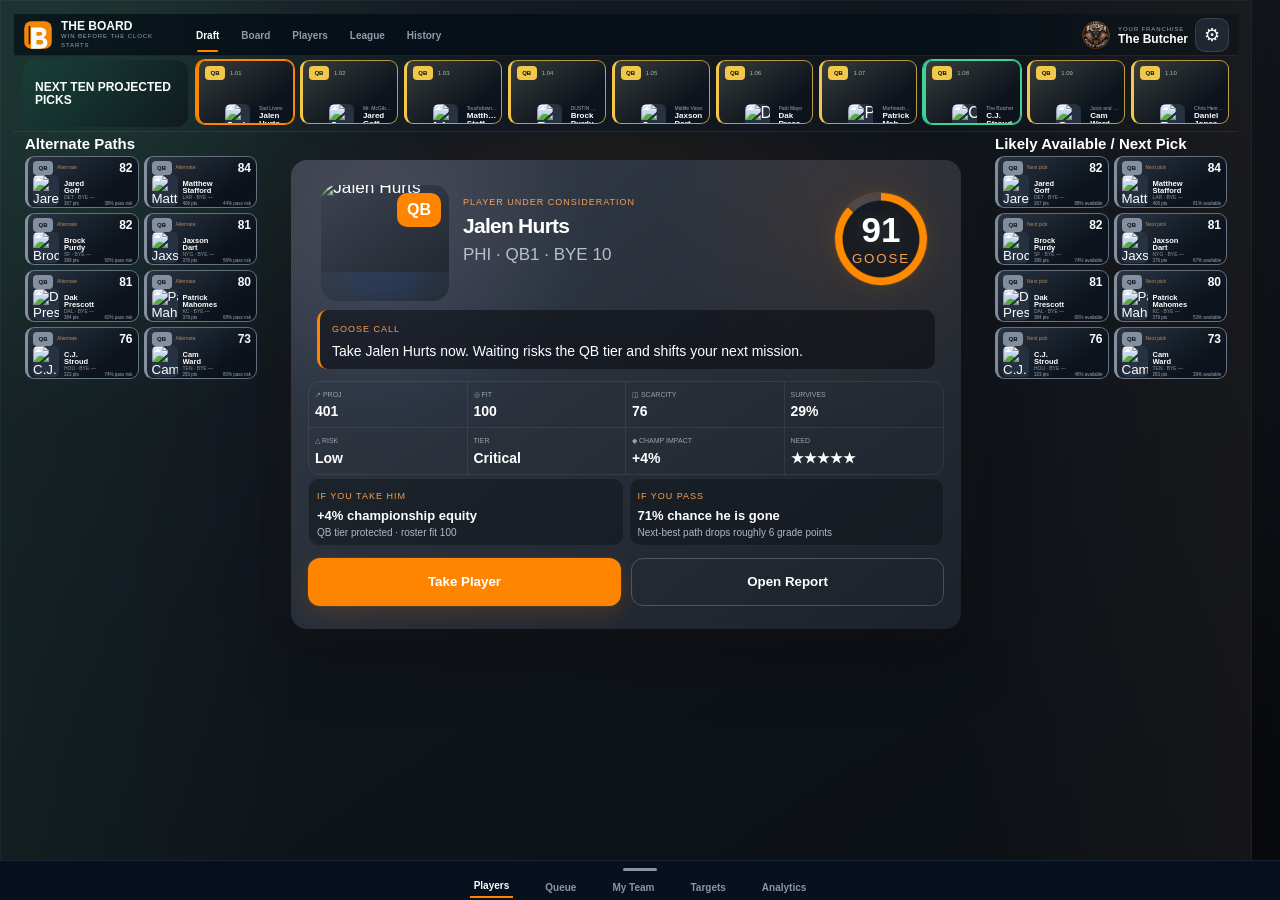
==== index.html @ 1d6e436f "Activate Foundation Controls release" ====
<!doctype html>
<html lang="en">
<head>
<meta charset="utf-8">
<meta name="viewport" content="width=device-width,initial-scale=1,viewport-fit=cover">
<meta name="theme-color" content="#0d0f10">
<title>THE BOARD</title>
<link rel="stylesheet" href="styles.css">
</head>
<body>
<header class="topbar">
  <img class="logo platform-logo" src="board-logo.svg" alt="THE BOARD platform logo">
  <div class="brand"><h1>THE BOARD</h1><p>WIN BEFORE THE CLOCK STARTS. <span id="versionLabel"></span></p></div>
  <button id="settingsBtn" class="icon-btn" aria-label="Draft settings">⚙</button>
</header>
<nav class="tabs" aria-label="Main navigation">
  <button class="tab active" data-view="warroom">Front Office</button>
  <button class="tab" data-view="board">Board</button>
  <button class="tab" data-view="database">Players</button>
  <button class="tab" data-view="league">League</button>
  <button class="tab" data-view="history">History</button>
</nav>
<main>
<section id="warroom" class="view active"><div id="frontOfficeRoot"></div></section>
<section id="board" class="view"><div class="panel"><div class="panel-head"><div><span class="eyebrow">DRAFT EXECUTION</span><h2>The Board</h2></div><span id="availableCount" class="pill"></span></div><div class="filters"><input id="boardSearch" type="search" placeholder="Search player or team"><select id="boardPos"><option value="ALL">All positions</option><option>QB</option><option>RB</option><option>WR</option><option>TE</option><option>K</option><option>DEF</option></select></div><div id="boardTable" class="player-list"></div></div></section>
<section id="database" class="view">
  <div class="scouting-hero"><div><span class="eyebrow">SCOUTING DEPARTMENT</span><h2>Build your player board.</h2><p>One tap tells Goose how you see a player. The AI handles timing, urgency and alternatives.</p></div><span id="databaseCount" class="pill"></span></div>
  <div class="scouting-toolbar"><input id="databaseSearch" type="search" placeholder="Search players, teams, owners or notes"><select id="databasePos" aria-label="Position"><option value="ALL">All positions</option><option>QB</option><option>RB</option><option>WR</option><option>TE</option><option>K</option><option>DEF</option></select><select id="databaseStatus" aria-label="League status"><option value="ALL">All statuses</option><option value="available">Available</option><option value="keeper">Keepers</option><option value="drafted">Drafted</option></select><select id="databaseScout" aria-label="Scouting signal"><option value="ALL">All signals</option><option value="must_have">Targets</option><option value="watch">Watch</option><option value="value_only">Value only</option><option value="fade">Fades</option><option value="untagged">Untagged</option></select><select id="databaseSort" aria-label="Sort players"><option value="BOARD">Board order</option><option value="PROJ">Projected points</option><option value="ADP">ADP</option><option value="POS">Position rank</option></select></div>
  <div class="scouting-legend"><span><b>★</b> Target</span><span><b>◉</b> Watch</span><span><b>$</b> Value</span><span><b>—</b> Fade</span><small>Tap again to clear.</small></div><div id="databaseList" class="database-list scouting-list"></div>
</section>
<section id="league" class="view"><div class="panel"><div class="panel-head"><div><span class="eyebrow">LEAGUE ROOM</span><h2>All Rosters</h2></div></div><div id="rosters" class="team-grid"></div></div></section>
<section id="history" class="view"><div class="panel"><div class="panel-head"><div><span class="eyebrow">DRAFT LOG</span><h2>Pick History</h2></div><button id="undoBtn" class="btn secondary">Undo Last</button></div><div id="draftHistory"></div></div></section>
</main>
<div id="confirmModal" class="modal" hidden><div class="modal-card confirm-card"><span class="eyebrow">CONFIRM PICK</span><h2 id="confirmPlayer">—</h2><p id="confirmMeta" class="muted"></p><p class="confirm-copy">Draft this player for <strong id="confirmTeam">—</strong>?</p><div class="modal-actions"><button id="cancelDraft" class="btn secondary">Cancel</button><button id="confirmDraft" class="btn primary">Confirm Draft</button></div></div></div>
<div id="playerModal" class="modal" hidden><div class="modal-card player-modal-card"><button id="closePlayer" class="modal-close" aria-label="Close player details">×</button><div id="playerModalContent"></div></div></div>
<div id="compareModal" class="modal" hidden><div class="modal-card compare-modal-card"><button id="closeCompare" class="modal-close" aria-label="Close comparison">×</button><div id="compareModalContent"></div></div></div>
<div id="compareTray" class="compare-tray" hidden></div>
<div id="settingsModal" class="modal" hidden><div class="modal-card settings-card"><button id="closeSettings" class="modal-close" aria-label="Close settings">×</button><span class="eyebrow">FOOTBALL OPERATIONS</span><h2>Front Office Profile</h2><p class="settings-note">These inputs power Goose. The Front Office shows the decisions—not the setup.</p><div class="settings-section"><h3>League Setup</h3><div class="settings-grid two"><label>League name<input id="leagueNameInput" type="text"></label><label>Your team<input id="teamNameInput" type="text"></label></div><div class="settings-grid three"><label>Teams<input id="teamCountInput" type="number" min="4" max="20"></label><label>Your draft slot<select id="slotSelect"></select></label><label>Owner skill<select id="ownerSkillInput"><option>Beginner</option><option>Intermediate</option><option>Advanced</option><option>Expert</option></select></label></div><div class="settings-grid three"><label>Keepers per team<input id="keeperCountInput" type="number" min="0" max="15"></label><label>Total roster spots<input id="rosterSizeInput" type="number" min="8" max="30"></label><label>Starters<input id="starterCountInput" type="number" min="5" max="20"></label></div><label>Draft order <small>One team per line, in exact selection order</small><textarea id="teamNamesInput" rows="5"></textarea></label></div><div class="settings-section"><h3>Roster Construction</h3><p class="settings-note">Targets guide roster balance. QB is capped at 3; all other bench spots remain flexible within the total roster size.</p><div class="settings-grid roster-fields"><label>QB<input id="targetQB" type="number" min="0" max="6"></label><label>RB<input id="targetRB" type="number" min="0" max="10"></label><label>WR<input id="targetWR" type="number" min="0" max="10"></label><label>TE<input id="targetTE" type="number" min="0" max="5"></label><label>K<input id="targetK" type="number" min="0" max="3"></label><label>DEF<input id="targetDEF" type="number" min="0" max="3"></label><label>Bench<input id="benchInput" type="number" min="0" max="20"></label></div></div><div class="settings-section"><h3>Front Office Philosophy</h3><label>Primary objective<textarea id="primaryObjectiveInput" rows="2"></textarea></label><label>Secondary objectives<textarea id="secondaryObjectivesInput" rows="2"></textarea></label><label>Avoid / downgrade<textarea id="avoidInput" rows="2"></textarea></label><label>Late targets<textarea id="lateTargetsInput" rows="2"></textarea></label><label>Emergency plan<textarea id="emergencyPlanInput" rows="2"></textarea></label></div><div class="modal-actions sticky-actions"><button id="saveSettings" class="btn primary">Save Profile</button></div><button id="resetBtn" class="danger-link">Reset Draft</button></div></div>
<div id="toast" class="toast" aria-live="polite"></div>
<script src="data.js"></script>
<script src="app.js"></script>
<script src="scouting-switch-fix.js"></script>
<script src="scouting-hotfix.js"></script>
<script src="league-command-center.js?v=20.3.0"></script>
</body>
</html>
---- styles.css ----
:root{--bg:#080a0b;--panel:#121517;--panel2:#191d20;--panel3:#202529;--line:#2d3438;--line2:#434b50;--text:#f5f6f3;--muted:#9da5aa;--orange:#ff8200;--orange2:#ffb45a;--green:#65dc98;--red:#ff6666;--shadow:0 18px 50px rgba(0,0,0,.38);--glow:0 0 0 1px rgba(255,121,0,.18),0 24px 70px rgba(0,0,0,.44)}
*{box-sizing:border-box}html{background:var(--bg)}body{margin:0;color:var(--text);font-family:Inter,ui-sans-serif,-apple-system,BlinkMacSystemFont,"Segoe UI",sans-serif;background:linear-gradient(180deg,#080a0b 0%,#0d1012 52%,#080a0b 100%);min-height:100vh}.topbar{position:sticky;top:0;z-index:30;display:flex;align-items:center;gap:14px;padding:12px max(14px,calc((100vw - 1180px)/2));background:rgba(8,10,11,.88);backdrop-filter:blur(18px);border-bottom:1px solid rgba(255,255,255,.06)}.logo{width:72px;height:72px;object-fit:contain;filter:drop-shadow(0 8px 18px rgba(0,0,0,.5))}.brand{min-width:0}.brand h1{margin:0;font-size:31px;line-height:.95;letter-spacing:.04em;font-weight:950}.brand p{margin:7px 0 0;color:var(--muted);font-size:10px;letter-spacing:.14em;font-weight:900}.data-status{margin-left:auto;border:1px solid var(--line2);color:var(--muted);padding:7px 10px;border-radius:999px;font-size:9px;letter-spacing:.12em;font-weight:900;white-space:nowrap}.data-status.live{color:var(--green);border-color:rgba(101,220,152,.4);background:rgba(101,220,152,.08)}.icon-btn{border:1px solid var(--line);background:var(--panel2);color:var(--text);width:42px;height:42px;border-radius:13px;font-size:18px}.tabs{position:sticky;top:97px;z-index:25;display:flex;gap:5px;padding:8px max(14px,calc((100vw - 1180px)/2));overflow:auto;background:rgba(8,10,11,.92);backdrop-filter:blur(16px);border-bottom:1px solid rgba(255,255,255,.06)}.tab{border:0;background:transparent;color:var(--muted);padding:10px 15px;border-radius:10px;font-size:12px;font-weight:900;white-space:nowrap}.tab.active{background:var(--orange);color:#111;box-shadow:0 8px 24px rgba(255,121,0,.22)}main{width:min(1180px,100%);margin:auto;padding:16px}.view{display:none}.view.active{display:block}.panel{background:#121517;border:1px solid var(--line);border-radius:22px;padding:18px;margin-bottom:14px;box-shadow:var(--shadow);overflow:hidden}.clock{position:relative;display:flex;justify-content:space-between;align-items:center;border-color:rgba(255,130,0,.62);background:#171b1e;box-shadow:var(--glow)}.clock:after{content:'';position:absolute;left:0;top:0;bottom:0;width:7px;background:var(--orange);pointer-events:none}.clock h2{margin:6px 0 0;font-size:29px}.clock p{margin:5px 0 0;color:var(--muted)}.pick-badge{position:relative;display:grid;place-items:center;width:76px;height:76px;border-radius:21px;background:var(--orange);color:#111;font-size:34px;font-weight:950;box-shadow:0 14px 38px rgba(255,121,0,.25)}.eyebrow{font-size:10px;letter-spacing:.17em;color:var(--orange2);font-weight:950}.panel-head{display:flex;align-items:center;justify-content:space-between;gap:12px;margin-bottom:14px}.panel-head h2,.panel-head h3{margin:3px 0 0}.recommendation{border-color:#543314;box-shadow:var(--glow)}.recommend-hero{display:grid;grid-template-columns:132px 1fr;gap:20px;align-items:center;padding:8px 0 3px;cursor:pointer}.recommend-photo-wrap{position:relative}.recommend-copy h2{margin:4px 0 5px;font-size:38px;letter-spacing:-.035em}.recommend-copy p{margin:0;color:var(--muted);font-weight:700}.recommend-kicker{font-size:10px;letter-spacing:.15em;color:var(--orange2);font-weight:950}.strength-line{display:grid;grid-template-columns:auto 1fr;align-items:center;gap:5px 12px;margin-top:15px}.strength-line span{color:var(--muted);font-size:9px;font-weight:900;letter-spacing:.12em}.strength-line strong{font-size:16px;color:var(--orange2)}.strength-line small{grid-column:1/-1;color:#cdd2d5}.player-photo{position:relative;display:grid;place-items:center;width:58px;height:58px;overflow:hidden;border-radius:16px;background:linear-gradient(145deg,#31383c,#16191b);border:1px solid #485156;color:var(--orange2);font-weight:950}.player-photo img{position:absolute;inset:0;width:100%;height:100%;object-fit:cover;z-index:2}.player-photo span{z-index:1}.player-photo.small{width:42px;height:42px;border-radius:12px}.hero-photo{width:128px;height:128px;border-radius:27px;background:radial-gradient(circle at 50% 20%,#485157,#171a1c 70%);border-color:#5b646a;box-shadow:0 18px 45px rgba(0,0,0,.42)}.profile-photo{width:105px;height:105px;border-radius:24px}.compare-photo{width:94px;height:94px;border-radius:22px;margin:auto}.pos-float{position:absolute;right:-5px;bottom:-5px;display:grid;place-items:center;width:40px;height:40px;border-radius:13px;background:var(--orange);color:#111;font-weight:950;border:4px solid var(--panel)}.position-tag{display:inline-block;background:rgba(255,121,0,.13);color:var(--orange2);border:1px solid rgba(255,121,0,.25);padding:5px 8px;border-radius:999px;font-size:9px;font-weight:950;letter-spacing:.08em}.metrics{display:grid;grid-template-columns:repeat(4,1fr);gap:9px;margin:18px 0}.metric{background:linear-gradient(145deg,var(--panel2),#141719);border:1px solid var(--line);padding:13px 9px;border-radius:14px;text-align:center}.metric.feature{border-color:rgba(255,121,0,.45);background:#1b2023}.metric b{display:block;font-size:20px}.metric span{display:block;color:var(--muted);font-size:9px;margin-top:4px;letter-spacing:.06em;font-weight:800}.intel-strip{display:flex;justify-content:space-between;align-items:flex-start;gap:14px;background:#1b2023;border:1px solid var(--line);border-left:3px solid var(--orange);padding:13px 14px;border-radius:13px;margin:10px 0}.intel-strip p{margin:5px 0 0;color:#d5d9db;font-size:13px}.health-chip{display:inline-flex;padding:6px 9px;border-radius:999px;font-size:9px;font-weight:950;text-transform:uppercase}.health-chip.healthy{color:var(--green);background:rgba(101,220,152,.11)}.health-chip.alert,.injury-badge{color:#ff9d9d;background:rgba(255,102,102,.11)}.why-block{background:var(--panel2);border:1px solid var(--line);border-radius:14px;padding:13px 15px;margin:12px 0 16px}.why-block h3{margin:0 0 7px;font-size:13px;color:var(--orange2)}.why-block ul{margin:0;padding-left:18px;color:#d6d9da}.why-block li+li{margin-top:6px}.actions{display:flex;gap:9px;flex-wrap:wrap}.btn{border:0;border-radius:12px;padding:12px 15px;font-weight:950}.btn.primary{background:var(--orange);color:#111;flex:1;box-shadow:0 8px 22px rgba(255,121,0,.15)}.btn.secondary{background:var(--panel2);color:var(--text);border:1px solid var(--line2)}.btn.compact{padding:8px 10px;font-size:12px}.btn:disabled{opacity:.4}.text-btn{border:0;background:none;color:var(--orange2);font-weight:900}.stack,.player-list,.database-list,.roster-list{display:grid;gap:9px}.mini-player,.player-card{display:grid;grid-template-columns:34px 58px minmax(0,1fr) 68px auto auto;align-items:center;gap:11px;background:linear-gradient(145deg,var(--panel2),#15181a);border:1px solid var(--line);border-radius:15px;padding:10px;cursor:pointer;transition:.15s}.mini-player:hover,.player-card:hover,.database-player:hover{border-color:#5d666b;transform:translateY(-1px)}.mini-player{grid-template-columns:30px 42px minmax(0,1fr) 62px auto}.rank{font-weight:950;color:var(--orange2);text-align:center}.player-name{font-weight:900;font-size:15px}.player-title-line{display:flex;align-items:center;gap:7px;min-width:0}.injury-badge{padding:3px 6px;border-radius:999px;font-size:8px;font-weight:950}.player-meta{font-size:11px;color:var(--muted);margin-top:3px}.player-signal{font-size:10px;color:#c5cacf;margin-top:4px}.player-signal span{color:#586066;padding:0 2px}.score{text-align:center}.score strong{display:block;font-size:16px}.score span{display:block;color:var(--muted);font-size:8px;margin-top:2px;letter-spacing:.08em}.draft-btn{border:0;background:var(--orange);color:#111;border-radius:10px;padding:9px 11px;font-weight:950}.compare-btn{border:1px solid #5a6267;background:transparent;color:var(--text);border-radius:10px;padding:9px 10px;font-weight:900}.compare-btn.selected{border-color:var(--orange);color:var(--orange2);background:rgba(255,121,0,.1)}.filters{display:grid;grid-template-columns:1fr 155px;gap:8px;margin:12px 0}.filters input,.filters select,.modal-card select{width:100%;background:#101214;color:var(--text);border:1px solid var(--line);border-radius:12px;padding:12px;font-size:16px}.pill{background:#282d30;color:#dfe2e3;padding:6px 10px;border-radius:999px;font-size:10px;font-weight:900}.roster-row{display:grid;grid-template-columns:36px 1fr auto;gap:8px;padding:10px;background:var(--panel2);border-radius:11px}.keeper-label{color:var(--orange2);font-size:10px;font-weight:950}.team-grid{display:grid;grid-template-columns:repeat(2,minmax(0,1fr));gap:10px}.team-card{border:1px solid var(--line);background:var(--panel2);border-radius:15px;padding:13px}.team-card.me{border-color:var(--orange);box-shadow:inset 0 0 0 1px rgba(255,121,0,.2)}.team-card h3{font-size:14px;margin:0 0 9px}.team-player{display:flex;justify-content:space-between;gap:8px;padding:6px 0;border-top:1px solid #303438;font-size:11px}.history-row{display:grid;grid-template-columns:42px 1fr auto;gap:9px;padding:12px 4px;border-bottom:1px solid var(--line);cursor:pointer}.empty{color:var(--muted);padding:20px;text-align:center}.database-note{color:var(--muted);background:var(--panel2);border-left:3px solid var(--orange);padding:10px 12px;border-radius:8px;margin-bottom:12px}.database-filters{grid-template-columns:minmax(0,1fr) 130px 140px}.database-player{display:grid;grid-template-columns:42px minmax(0,1fr) auto auto auto;align-items:center;gap:9px;background:var(--panel2);border:1px solid var(--line);padding:11px;border-radius:13px;cursor:pointer;transition:.15s}.status-chip{font-size:9px;font-weight:950;padding:6px 8px;border-radius:999px;white-space:nowrap}.status-chip.available,.status-banner.available{background:rgba(54,196,119,.13);color:#65dc98}.status-chip.keeper,.status-banner.keeper{background:rgba(255,121,0,.13);color:var(--orange2)}.status-chip.drafted,.status-banner.drafted{background:rgba(166,173,177,.13);color:#c6cccf}.modal{position:fixed;inset:0;z-index:50;background:rgba(0,0,0,.78);display:grid;place-items:center;padding:18px;backdrop-filter:blur(7px)}.modal[hidden]{display:none}.modal-card{width:min(440px,100%);max-height:92vh;overflow:auto;background:linear-gradient(145deg,#171a1c,#101214);border:1px solid var(--line2);border-radius:22px;padding:20px;box-shadow:0 30px 90px rgba(0,0,0,.65)}.modal-card h2{margin-top:0}.modal-card label{display:grid;gap:8px;color:var(--muted)}.modal-actions{display:flex;gap:9px;margin-top:18px}.modal-actions .btn{flex:1}.danger-link{display:block;margin:18px auto 0;border:0;background:none;color:var(--red);font-weight:900}.modal-close{position:absolute;right:12px;top:10px;border:0;background:transparent;color:var(--muted);font-size:30px}.player-modal-card{position:relative;width:min(620px,100%)}.compare-modal-card{position:relative;width:min(820px,100%)}.player-profile-head{display:flex;align-items:center;gap:16px;padding-right:28px}.player-profile-head h2{font-size:31px;margin:5px 0 2px}.player-profile-head p{margin:0;color:var(--muted)}.status-banner{display:flex;justify-content:space-between;margin:16px 0 5px;padding:10px 12px;border-radius:11px;font-size:12px}.detail-grid{display:grid;grid-template-columns:repeat(3,1fr);gap:8px;margin:18px 0}.detail-grid div{background:var(--panel2);border:1px solid var(--line);border-radius:12px;padding:11px;text-align:center}.detail-grid span{display:block;color:var(--muted);font-size:9px;text-transform:uppercase;letter-spacing:.07em}.detail-grid b{display:block;margin-top:4px;font-size:18px}.news-panel{border:1px solid var(--line);background:#111416;border-radius:14px;padding:13px;margin:12px 0}.section-title{display:flex;justify-content:space-between;gap:10px;color:var(--muted);font-size:9px}.news-item{display:grid;grid-template-columns:9px 1fr;gap:9px;padding:12px 0;border-bottom:1px solid var(--line)}.news-item:last-child{border-bottom:0}.news-dot{width:8px;height:8px;border-radius:50%;background:var(--orange);margin-top:5px}.news-item b{font-size:9px;color:var(--orange2);letter-spacing:.08em}.news-item p{margin:4px 0 0;color:#d5d9db;font-size:13px}.compare-head{display:grid;grid-template-columns:1fr 55px 1fr;align-items:center;text-align:center;gap:10px;margin:18px 0}.compare-head>div:not(.versus){display:grid;justify-items:center}.compare-head h2{font-size:22px;margin:8px 0 2px}.compare-head p{color:var(--muted);margin:0;font-size:11px}.versus{font-weight:950;color:var(--orange2);font-size:17px}.overall-edge{display:grid;grid-template-columns:1fr auto;gap:3px 15px;align-items:center;background:#1b2023;border:1px solid rgba(255,121,0,.35);border-radius:14px;padding:13px 15px;margin-bottom:12px}.overall-edge span{font-size:9px;letter-spacing:.13em;color:var(--orange2);font-weight:950}.overall-edge strong{grid-row:1/3;grid-column:2;font-size:21px}.overall-edge small{color:var(--muted)}.compare-table{border:1px solid var(--line);border-radius:14px;overflow:hidden}.compare-row{display:grid;grid-template-columns:1fr 120px 1fr;text-align:center;padding:11px;border-bottom:1px solid var(--line)}.compare-row:last-child{border-bottom:0}.compare-row b{color:var(--muted);font-size:10px;text-transform:uppercase}.compare-row .edge{color:var(--green);font-weight:900}.draft-impact-grid{display:grid;grid-template-columns:1fr 1fr;gap:10px;margin-top:12px}.draft-impact-grid>div{background:var(--panel2);border:1px solid var(--line);border-radius:13px;padding:13px}.draft-impact-grid p{color:#d5d9db;font-size:12px}.draft-impact-grid b{font-size:11px;color:var(--green)}.verdict{margin-top:12px;background:#1b2023;border:1px solid rgba(255,130,0,.45);border-radius:14px;padding:15px}.verdict h3{margin:5px 0}.verdict p{margin:0;color:#d6d9da}.compare-tray{position:fixed;left:50%;bottom:calc(14px + env(safe-area-inset-bottom));transform:translateX(-50%);z-index:40;width:min(760px,calc(100% - 24px));display:flex;justify-content:space-between;align-items:center;gap:12px;background:#24282b;border:1px solid #4a5155;border-radius:15px;padding:11px 13px;box-shadow:0 15px 38px rgba(0,0,0,.55)}.compare-tray[hidden]{display:none}.compare-tray b{display:block;margin-top:2px}.tray-actions{display:flex;align-items:center;gap:8px}.toast{position:fixed;left:50%;bottom:calc(18px + env(safe-area-inset-bottom));transform:translate(-50%,25px);opacity:0;pointer-events:none;background:#f5f5f2;color:#111;padding:11px 15px;border-radius:999px;font-weight:900;transition:.2s;z-index:70}.toast.show{opacity:1;transform:translate(-50%,0)}body.modal-open{overflow:hidden}
@media(min-width:900px){main{padding-top:22px}.view#warroom.active{display:grid;grid-template-columns:minmax(0,1.35fr) minmax(320px,.65fr);gap:14px}.view#warroom .clock,.view#warroom .recommendation{grid-column:1}.view#warroom .panel:nth-child(3),.view#warroom .panel:nth-child(4){grid-column:2}.view#warroom .panel:nth-child(3){grid-row:1 / span 2}}
@media(max-width:720px){.data-status{display:none}.topbar{padding:10px 12px}.logo{width:62px;height:62px}.brand h1{font-size:27px}.tabs{top:83px;padding:7px 12px}.recommend-hero{grid-template-columns:92px 1fr;gap:13px}.hero-photo{width:90px;height:90px;border-radius:20px}.recommend-copy h2{font-size:28px}.pos-float{width:34px;height:34px}.metrics{grid-template-columns:repeat(2,1fr)}.player-card{grid-template-columns:28px 48px minmax(0,1fr) auto auto}.player-card .player-photo{width:48px;height:48px}.player-card .projection{display:none}.player-card .compare-btn{font-size:0;padding:9px}.player-card .compare-btn:after{content:'⇄';font-size:16px}.mini-player{grid-template-columns:26px 40px minmax(0,1fr) auto}.mini-player .projection{display:none}.database-filters{grid-template-columns:1fr 1fr}.database-filters input{grid-column:1/-1}.database-player{grid-template-columns:40px minmax(0,1fr) auto}.database-player .status-chip{grid-column:2}.database-player .compare-btn,.database-player .draft-btn{grid-row:2;grid-column:auto}.team-grid,.draft-impact-grid{grid-template-columns:1fr}.compare-row{grid-template-columns:1fr 88px 1fr;font-size:12px}.compare-tray{align-items:flex-start;flex-direction:column}.tray-actions{width:100%;justify-content:flex-end}.detail-grid{grid-template-columns:repeat(2,1fr)}.player-profile-head{align-items:flex-start}.profile-photo{width:82px;height:82px}.player-profile-head h2{font-size:25px}}

.analyst-take{border-left:4px solid var(--orange);background:#f4f4f1;color:#151719;border-radius:14px;padding:14px 16px;margin:14px 0}.analyst-take .eyebrow{color:#bd5f00}.analyst-take p{margin:6px 0 0;font-size:14px;line-height:1.5;font-weight:650}.market-strip{display:flex;justify-content:space-between;align-items:center;gap:16px;background:#1b2023;border:1px solid var(--line);border-radius:14px;padding:13px 15px;margin:10px 0}.market-strip p{margin:5px 0 0;color:#d6dadd}.tier-remaining{text-align:center;min-width:80px;border-left:1px solid var(--line);padding-left:14px}.tier-remaining b{display:block;font-size:24px;color:var(--orange2)}.tier-remaining span{font-size:8px;letter-spacing:.1em;color:var(--muted);font-weight:900}@media(max-width:520px){.market-strip{align-items:flex-start}.tier-remaining{min-width:66px}}
/* v0.6 War Room architecture */
.warroom-hero{display:flex;justify-content:space-between;gap:24px;align-items:center;border-top:4px solid #ff8200;background:#111315}
.warroom-hero h2{font-size:clamp(1.7rem,4vw,2.8rem);margin:.25rem 0}.warroom-lead{max-width:760px;color:#d8dadd;font-size:1.02rem}
.clock-inline{display:grid;grid-template-columns:auto auto;gap:4px 14px;align-items:center;min-width:230px}.clock-inline .pick-badge{grid-row:1/4;grid-column:2;font-size:2rem;background:#ff8200;color:#fff;border-radius:12px;padding:14px 18px;text-align:center}.clock-inline strong{font-size:1.05rem}
.warroom-grid{display:grid;grid-template-columns:minmax(0,1.15fr) minmax(0,.85fr);gap:18px}.warroom-grid.lower{grid-template-columns:minmax(0,1.25fr) minmax(280px,.75fr)}
.roster-summary{display:grid;grid-template-columns:repeat(4,1fr);gap:10px;margin:14px 0}.roster-metric{display:grid;gap:2px}.roster-metric b{font-size:1.25rem;color:#fff}.roster-metric small{color:#aeb2b7}
.compact-roster{max-height:300px;overflow:auto}.blueprint{display:grid;gap:12px}.blueprint-step{display:grid;grid-template-columns:34px 1fr;gap:12px;align-items:start;padding:12px 0;border-bottom:1px solid #34383d}.blueprint-step>span{width:30px;height:30px;border-radius:50%;display:grid;place-items:center;background:#ff8200;color:#fff;font-weight:800}.blueprint-step p{margin:4px 0 0;color:#bfc3c8;line-height:1.45}
.warroom-recommendation{border:1px solid #ff8200;background:#121416}.target-board{display:grid;grid-template-columns:repeat(2,minmax(0,1fr));gap:14px}.target-group{border:1px solid #34383d;border-radius:14px;padding:12px;background:#17191c}.target-group-head{display:flex;justify-content:space-between;align-items:center;margin-bottom:8px}.target-group-head>b{color:#ff8200;font-size:1.1rem}.target-group-head span{font-size:.72rem;color:#aeb2b7}.target-row{width:100%;display:grid;grid-template-columns:22px 34px 1fr;gap:8px;align-items:center;text-align:left;background:transparent;border:0;color:#fff;padding:8px 4px;border-top:1px solid #2c3034}.target-row small{display:block;color:#aeb2b7}.player-photo.tiny{width:32px;height:32px}
.pressure-callout{display:grid;gap:5px;border-left:4px solid #ff8200;background:#1a1d20;padding:14px;border-radius:10px}.pressure-callout span{color:#bdc1c6}.pressure-list{display:grid;gap:8px;margin-top:14px}.pressure-list>div{display:flex;justify-content:space-between;gap:16px;border-bottom:1px solid #30343a;padding:10px 0}.pressure-list span{color:#b9bdc2;text-align:right}.model-note{font-size:.78rem;color:#8e949a;line-height:1.4}.decision-grid{display:grid;grid-template-columns:repeat(3,minmax(0,1fr));gap:12px}.decision-grid .mini-player{height:100%;align-items:center}.board-label{display:grid;justify-items:end;min-width:120px}.board-label strong{font-size:1.05rem;color:#fff}.board-label span{font-size:.7rem;color:#ff8200;text-align:right}
@media(max-width:850px){.warroom-grid,.warroom-grid.lower{grid-template-columns:1fr}.target-board{grid-template-columns:1fr 1fr}.decision-grid{grid-template-columns:1fr 1fr}.warroom-hero{align-items:flex-start}.clock-inline{min-width:190px}}
@media(max-width:600px){.warroom-hero{display:grid}.clock-inline{width:100%;grid-template-columns:1fr auto}.roster-summary{grid-template-columns:1fr 1fr}.target-board,.decision-grid{grid-template-columns:1fr}.pressure-list>div{display:grid}.pressure-list span{text-align:left}.board-label{min-width:90px}.warroom-hero .pick-badge{padding:10px 14px}}
/* v0.7 War Room focus */
.warroom-hero{background:#0b0d0f;border:1px solid #353a40;border-top:5px solid #ff8200}
.roster-command{border:1px solid rgba(255,130,0,.58);background:#101214}
.roster-summary{grid-template-columns:repeat(6,1fr)}
.roster-metric{min-height:92px;align-content:center;border-top:3px solid #555c62}
.roster-metric.critical{border-top-color:#ff8200}.roster-metric.complete{border-top-color:#f5f5f2}.roster-metric.stable{border-top-color:#9ca3a8}.roster-metric.needs-work{border-top-color:#ff8200}
.blueprint-step{grid-template-columns:64px 1fr;border:1px solid #34383d;border-radius:14px;padding:14px;background:#14171a}
.blueprint-step>span{width:56px;height:34px;border-radius:9px;background:#2b3035;color:#fff;font-size:.78rem}
.blueprint-step.active{border-color:#ff8200}.blueprint-step.active>span{background:#ff8200}.blueprint-step.complete{opacity:.72}.blueprint-step.complete>span{background:#f5f5f2;color:#111}.blueprint-step.missed{border-color:#7a3e17}
.blueprint-title{display:flex;justify-content:space-between;gap:12px;align-items:center}.blueprint-title em{font-style:normal;color:#ff8200;font-size:.68rem;text-transform:uppercase;letter-spacing:.08em}
.target-board{grid-template-columns:repeat(2,minmax(0,1fr))}.target-group{background:#111416;border-color:#3a4045}.target-group-head{align-items:flex-start}.target-group-head>div{display:grid;gap:3px}.target-group-head small{color:#c1c5c9}.target-group-head>span{font-size:.62rem;color:#ff8200;letter-spacing:.08em;font-weight:900}
.target-row{grid-template-columns:22px 36px 1fr}.target-row:hover{background:#1c2024}.target-row small{line-height:1.35}.target-empty{padding:15px;color:#9ba1a6;text-align:center;font-size:.82rem}
.availability-badge{min-width:160px;border-left:1px solid #3a4045;padding-left:15px}.availability-badge b{display:block;color:#ff8200;font-size:.78rem}.availability-badge span{display:block;color:#b8bdc2;font-size:.7rem;margin-top:3px}
.opponent-board{display:grid;gap:8px;margin-top:14px}.opponent-row{display:grid;grid-template-columns:34px minmax(0,1fr) auto;align-items:center;gap:10px;background:#15191c;border:1px solid #343a3f;border-radius:11px;padding:10px}.pick-order{display:grid;place-items:center;width:30px;height:30px;border-radius:8px;background:#262b30;color:#fff;font-weight:900}.opponent-row small{display:block;color:#aeb4b8;margin-top:3px}.threat-chip{font-size:.66rem;border:1px solid #4b5359;border-radius:999px;padding:5px 8px;color:#d9dcde}.threat-chip.hot{border-color:#ff8200;color:#ff8200}
@media(max-width:900px){.roster-summary{grid-template-columns:repeat(3,1fr)}}
@media(max-width:600px){.roster-summary{grid-template-columns:repeat(2,1fr)}.target-board{grid-template-columns:1fr}.availability-badge{border-left:0;border-top:1px solid #3a4045;padding:10px 0 0;min-width:0}.market-strip{display:grid}}


/* v0.8 Front Office Mission Control */
.front-office-shell{display:grid;gap:16px}.front-office-header{display:flex;justify-content:space-between;align-items:center;gap:24px;padding:18px 20px;background:#050607;border:1px solid #30353a;border-top:5px solid #ff8200;border-radius:18px}.front-office-header h2{margin:.2rem 0;font-size:clamp(1.8rem,4vw,3rem)}
.mission-grid{display:grid;grid-template-columns:minmax(250px,.75fr) minmax(430px,1.45fr) minmax(280px,.8fr);gap:16px;align-items:start}.front-office-left,.front-office-center,.front-office-right{display:grid;gap:16px}.command-panel{background:#0c0f11;border:1px solid #33383d;border-radius:18px;padding:16px}.on-clock-panel{border:1px solid #ff8200;background:#07090a}.goose-panel{background:#f5f5f2;color:#121416;border:0}.goose-panel .eyebrow{color:#b85d00}.goose-thinking p{font-size:1rem;line-height:1.55;font-weight:700;margin:8px 0 14px}.goose-actions{display:flex;gap:14px;flex-wrap:wrap}.goose-panel .text-btn{color:#a84f00}
.front-office-player{display:grid;grid-template-columns:150px 1fr;gap:20px;align-items:center}.player-stage{position:relative}.player-stage .hero-photo{width:145px;height:145px;border-radius:24px;border:2px solid #ff8200}.player-decision-copy h2{font-size:clamp(2rem,5vw,3.6rem);margin:8px 0 4px}.player-decision-copy>p{color:#c8cccf;margin:0}.decision-label{display:inline-flex;border:1px solid #ff8200;color:#ff9a34;padding:6px 10px;border-radius:999px;font-weight:900;font-size:.72rem;letter-spacing:.1em}.decision-facts{display:flex;gap:10px;flex-wrap:wrap;margin-top:16px}.decision-facts span{background:#171a1d;border:1px solid #34393e;border-radius:10px;padding:9px 11px;color:#bfc4c7;font-size:.78rem}.decision-facts b{color:#fff}.analyst-take.premium{background:#fff;color:#131516;border-left:5px solid #ff8200}.why-now-grid{display:grid;grid-template-columns:repeat(3,1fr);gap:10px;margin:14px 0}.why-now-grid>div{background:#15181b;border:1px solid #34393e;border-radius:12px;padding:12px}.why-now-grid span{display:block;font-size:.66rem;color:#ff9b35;font-weight:900;letter-spacing:.09em}.why-now-grid b{display:block;margin-top:6px;font-size:.86rem}
.philosophy-panel .blueprint{gap:8px}.philosophy-item{padding:11px 0;border-bottom:1px solid #2f3438}.philosophy-item:last-child{border-bottom:0}.philosophy-item span{font-size:.66rem;color:#9da3a8;font-weight:900;letter-spacing:.09em}.philosophy-item p{margin:5px 0 0;color:#d8dbdd;line-height:1.45}.philosophy-item.primary{border-left:4px solid #ff8200;padding-left:12px}.philosophy-item.primary span{color:#ff9b35}
.threat-summary{border-left:5px solid #ff8200;background:#171a1d;padding:14px;border-radius:12px}.threat-summary span{font-size:.68rem;color:#aaaeb2;font-weight:900;letter-spacing:.08em}.threat-summary b{display:block;color:#ff9a34;font-size:1.4rem;margin:4px 0}.threat-summary p{margin:0;color:#d1d5d7;line-height:1.4}.threat-row{display:grid;grid-template-columns:34px 1fr auto;align-items:center;gap:10px;background:#121518;border:1px solid #30353a;border-radius:11px;padding:10px}.threat-row small{display:block;color:#9fa5aa;margin-top:3px}
.target-board{display:grid;grid-template-columns:1fr;gap:12px}.wishlist-group{border:1px solid #30353a;border-radius:13px;padding:10px;background:#101315}.wishlist-head{display:flex;justify-content:space-between;gap:8px;align-items:center;margin-bottom:6px}.wishlist-head>b{color:#ff9a34}.wishlist-head span{font-size:.66rem;color:#adb2b6}.wishlist-row{width:100%;display:grid;grid-template-columns:56px 34px 1fr;gap:8px;align-items:center;text-align:left;background:transparent;border:0;border-top:1px solid #2a2f33;color:#fff;padding:8px 2px}.wishlist-row:hover{background:#181c1f}.wishlist-type{font-size:.58rem;color:#ff9a34;font-weight:900;letter-spacing:.08em}.wishlist-row small{display:block;color:#9fa5aa;margin-top:2px}.front-office-center .mini-player .score{display:none}.front-office-center .decision-grid{grid-template-columns:repeat(2,minmax(0,1fr))}.front-office-center .mini-player{background:#111417;border-color:#30353a}.front-office-center .mini-player .rank{color:#ff9a34}
@media(max-width:1180px){.mission-grid{grid-template-columns:minmax(240px,.8fr) minmax(420px,1.2fr)}.front-office-right{grid-column:1/-1;grid-template-columns:1fr 1fr}.front-office-right .target-board{grid-template-columns:repeat(2,1fr)}}
@media(max-width:850px){.mission-grid{grid-template-columns:1fr}.front-office-right{grid-column:auto;grid-template-columns:1fr}.front-office-right .target-board{grid-template-columns:1fr}.front-office-header{align-items:flex-start}.front-office-player{grid-template-columns:110px 1fr}.player-stage .hero-photo{width:105px;height:105px}.why-now-grid{grid-template-columns:1fr}.front-office-center .decision-grid{grid-template-columns:1fr 1fr}}
@media(max-width:560px){.front-office-header{display:grid}.front-office-player{grid-template-columns:88px 1fr}.player-stage .hero-photo{width:84px;height:84px;border-radius:18px}.player-decision-copy h2{font-size:1.8rem}.decision-facts{display:grid}.front-office-center .decision-grid{grid-template-columns:1fr}}

/* v0.8.1 — Mission Control containment hotfix */
.mission-grid,
.front-office-left,
.front-office-center,
.front-office-right,
.command-panel,
.on-clock-panel,
#recommend,
.front-office-player,
.player-decision-copy,
.analyst-take,
.why-now-grid,
.actions {
  min-width: 0;
  max-width: 100%;
}

.on-clock-panel {
  position: relative;
  isolation: isolate;
  overflow: hidden;
}

#recommend {
  position: static !important;
  inset: auto !important;
  transform: none !important;
  width: 100%;
  overflow: hidden;
}

.front-office-player {
  position: relative;
  width: 100%;
  overflow: hidden;
}

.player-decision-copy,
.player-decision-copy h2,
.player-decision-copy p,
.analyst-take p,
.decision-facts span,
.why-now-grid b {
  overflow-wrap: anywhere;
  word-break: normal;
}

.modal[hidden] {
  display: none !important;
}

@media (max-width: 1180px) {
  .mission-grid {
    grid-template-columns: minmax(240px, .72fr) minmax(0, 1.28fr);
  }

  .front-office-center {
    overflow: hidden;
  }

  .front-office-player {
    grid-template-columns: 112px minmax(0, 1fr);
    gap: 15px;
  }

  .player-stage .hero-photo {
    width: 108px;
    height: 108px;
  }

  .player-decision-copy h2 {
    font-size: clamp(1.8rem, 4vw, 2.7rem);
  }
}

@media (max-width: 850px) {
  .mission-grid {
    display: grid;
    grid-template-columns: 1fr;
  }

  .front-office-center {
    grid-row: 1;
  }

  .front-office-left {
    grid-row: 2;
  }

  .front-office-right {
    grid-row: 3;
  }

  .on-clock-panel {
    padding: 14px;
  }

  .front-office-player {
    grid-template-columns: 88px minmax(0, 1fr);
    gap: 12px;
  }

  .player-stage .hero-photo {
    width: 84px;
    height: 84px;
  }

  .player-decision-copy h2 {
    font-size: 1.75rem;
  }

  .decision-facts {
    display: grid;
    grid-template-columns: repeat(3, minmax(0, 1fr));
  }

  .analyst-take.premium {
    padding: 13px;
  }
}

@media (max-width: 560px) {
  .decision-facts,
  .why-now-grid {
    grid-template-columns: 1fr;
  }

  .actions .btn {
    flex: 1 1 100%;
  }
}
/* v0.9 AI GM Front Office */
.ai-front-office{display:grid;gap:16px}.ai-office-header{display:flex;justify-content:space-between;align-items:center;padding:18px 20px;background:#050607;border:1px solid #30353a;border-top:5px solid #ff8200;border-radius:18px}.ai-office-header h2{margin:.2rem 0;font-size:clamp(1.7rem,3.6vw,2.8rem)}
.ai-office-grid{display:grid;grid-template-columns:minmax(230px,.72fr) minmax(420px,1.5fr) minmax(250px,.78fr);gap:16px;align-items:start}.organization-rail,.intelligence-rail,.gm-conversation{display:grid;gap:16px;min-width:0}.office-section,.gm-briefing,.decision-paths{background:#0b0e10;border:1px solid #30353a;border-radius:18px;padding:16px;min-width:0}.gm-briefing{background:#f6f6f2;color:#121416;border:0;border-top:6px solid #ff8200;padding:22px}.gm-identity{display:flex;align-items:center;gap:12px}.gm-identity h3{margin:0;font-size:1.2rem}.gm-mark{width:44px;height:44px;border-radius:14px;display:grid;place-items:center;background:#ff8200;color:#0b0d0f;font-weight:950;font-size:1.25rem}.live-pill{margin-left:auto;border:1px solid #b7b9ba;border-radius:999px;padding:5px 8px;font-size:.68rem;font-weight:900;letter-spacing:.1em}.gm-message{padding:22px 0 14px;border-bottom:1px solid #d5d6d4}.gm-message .gm-kicker{margin:0;color:#a94e00;font-weight:900}.gm-message h2{font-size:clamp(2rem,5vw,3.6rem);line-height:1.02;margin:8px 0 12px;letter-spacing:-.04em}.gm-message>p:not(.gm-kicker){font-size:1.02rem;line-height:1.5;color:#45494c;max-width:680px}.gm-prompts{display:flex;gap:8px;flex-wrap:wrap;margin-top:16px}.chip-btn{border:1px solid #c9cac8;background:#fff;color:#17191b;border-radius:999px;padding:9px 12px;font-weight:800}.chip-btn:hover{border-color:#ff8200}.gm-recommendation{padding-top:16px}.gm-action-line{display:flex;align-items:center;justify-content:space-between;gap:16px}.gm-action-line>div:first-child{display:grid;gap:4px}.gm-action-line b{font-size:1.2rem}.gm-action-line small{color:#65696c}.gm-action-buttons{display:flex;gap:8px;flex-wrap:wrap}
.path-grid{display:grid;grid-template-columns:1fr 1fr;gap:12px}.decision-path{border:1px solid #34393e;border-radius:14px;padding:14px;background:#111417}.decision-path.recommended{border-color:#ff8200}.decision-path>span{font-size:.65rem;font-weight:900;letter-spacing:.1em;color:#ff9a34}.decision-path h4{margin:8px 0 10px;font-size:1.15rem}.decision-path ul{margin:0 0 12px;padding-left:18px;color:#bcc1c4}.decision-path li{margin:5px 0}.decision-strip{display:grid;grid-template-columns:repeat(3,minmax(0,1fr));gap:10px}.alt-move{display:grid;gap:4px;text-align:left;border:1px solid #30353a;background:#111417;color:#fff;border-radius:12px;padding:12px}.alt-move>span{color:#ff9a34;font-size:.7rem;font-weight:900}.alt-move small{color:#9fa5aa}
.compact-summary{grid-template-columns:repeat(2,1fr)}.concise-blueprint .philosophy-item p{font-size:.86rem;line-height:1.38}.scouting-summary{display:grid;grid-template-columns:repeat(2,1fr);gap:8px}.scouting-summary>div{background:#121518;border:1px solid #2f3438;border-radius:10px;padding:10px;display:flex;justify-content:space-between}.scouting-summary span{color:#aeb3b6;font-size:.75rem}.scouting-summary b{color:#fff}.scouting-summary p{grid-column:1/-1;color:#93999d;font-size:.78rem;margin:4px 0 0}
.radar-board{display:grid;gap:10px}.radar-row{display:grid;grid-template-columns:28px 1fr 62px;gap:8px;align-items:center}.radar-row span{font-weight:900;color:#ff9a34}.radar-row b{font-size:.67rem;text-align:right}.radar-track{height:8px;background:#22272b;border-radius:999px;overflow:hidden}.radar-track i{display:block;height:100%;background:#ff8200;border-radius:999px}.radar-caption{margin:16px 0 8px;color:#91979b;font-size:.68rem;font-weight:900;letter-spacing:.1em;text-transform:uppercase}.threat-row.compact{grid-template-columns:30px 1fr}.intel-target{width:100%;display:grid;grid-template-columns:1fr auto;gap:10px;align-items:center;text-align:left;border:0;border-top:1px solid #2d3236;background:transparent;color:#fff;padding:10px 0}.intel-target>div{display:flex;gap:8px;align-items:center}.intel-target small{display:block;color:#969ca0;font-size:.65rem}.urgency{font-size:.66rem;font-weight:900;text-align:right}.urgency small{max-width:120px;margin-top:3px}.urgency.safe{color:#9dd6a8}.urgency.watch{color:#ffb15f}.urgency.critical{color:#ff8f68}.urgency.out{color:#8e9498}.scouting-actions{margin:16px 0;padding:14px;border:1px solid #33383c;border-radius:13px;background:#101315}.scouting-actions>div{display:flex;gap:8px;flex-wrap:wrap;margin-top:8px}.scout-btn{border:1px solid #3b4146;background:#161a1d;color:#d6d9db;border-radius:999px;padding:8px 11px;font-weight:800}.scout-btn.active{background:#ff8200;color:#111;border-color:#ff8200}
@media(max-width:1180px){.ai-office-grid{grid-template-columns:minmax(220px,.72fr) minmax(420px,1.28fr)}.intelligence-rail{grid-column:1/-1;grid-template-columns:1fr 1fr}}
@media(max-width:850px){.ai-office-grid{grid-template-columns:1fr}.organization-rail,.intelligence-rail{grid-template-columns:1fr}.intelligence-rail{grid-column:auto}.gm-conversation{grid-row:1}.organization-rail{grid-row:2}.intelligence-rail{grid-row:3}.path-grid{grid-template-columns:1fr}.decision-strip{grid-template-columns:1fr 1fr}.gm-action-line{align-items:flex-start;flex-direction:column}}
@media(max-width:560px){.ai-office-header{display:grid;gap:12px}.decision-strip{grid-template-columns:1fr}.gm-briefing{padding:18px}.gm-message h2{font-size:2rem}.gm-action-buttons{width:100%}.gm-action-buttons .btn{flex:1}.scouting-summary{grid-template-columns:1fr 1fr}}

/* v0.10 platform + franchise identity */
.platform-logo{width:58px;height:58px;filter:none}.franchise-heading{display:flex;align-items:center;gap:12px}.franchise-logo{width:54px;height:54px;object-fit:contain}.gm-mark{width:52px;letter-spacing:-.06em}.settings-note{color:var(--muted);font-size:.86rem;line-height:1.4}.brand h1{letter-spacing:.08em}.gm-message .gm-kicker{letter-spacing:.14em;font-size:.72rem}.gm-message h2{max-width:760px}.gm-recommendation .btn.primary{background:#ff8200}.ai-office-header{background:#080a0b}.gm-briefing{box-shadow:none}.office-section,.decision-paths{box-shadow:none}
@media(max-width:560px){.franchise-logo{width:44px;height:44px}.platform-logo{width:48px;height:48px}.franchise-heading{gap:8px}}

/* Milestone 1 profile setup */
.settings-card{width:min(760px,100%);max-height:92vh;overflow:auto;padding:22px}.settings-card h2{margin:5px 0 8px}.settings-section{padding:16px 0;border-top:1px solid var(--line)}.settings-section h3{margin:0 0 12px;font-size:1rem}.settings-card label{display:grid;gap:6px;margin:10px 0;color:#dfe2e3;font-size:.82rem;font-weight:800}.settings-card label small{color:var(--muted);font-weight:500}.settings-card input,.settings-card textarea,.settings-card select{width:100%;background:#101214;color:var(--text);border:1px solid var(--line);border-radius:11px;padding:11px;font:inherit;resize:vertical}.settings-grid{display:grid;gap:10px}.settings-grid.two{grid-template-columns:1fr 1fr}.settings-grid.three{grid-template-columns:1fr 1fr 1fr}.settings-grid.roster-fields{grid-template-columns:repeat(7,1fr)}.sticky-actions{position:sticky;bottom:-22px;background:#0b0e10;padding:14px 0 4px;margin-top:4px}.settings-card .danger-link{margin-top:12px}.settings-card .modal-close{position:sticky;top:0;float:right;z-index:2}@media(max-width:700px){.settings-grid.two,.settings-grid.three{grid-template-columns:1fr}.settings-grid.roster-fields{grid-template-columns:repeat(3,1fr)}}


/* v1.1 Canonical AI GM Front Office — simple surface, powerful underneath */
.front-office-shell{display:grid;gap:14px}.front-office-topline{display:flex;justify-content:space-between;align-items:center;padding:14px 18px;background:#07090a;border:1px solid #31363a;border-top:4px solid #ff8200;border-radius:16px}.front-office-layout{display:grid;grid-template-columns:minmax(210px,.72fr) minmax(430px,1.45fr) minmax(240px,.82fr);gap:14px;align-items:start}.fo-left,.fo-center,.fo-right{display:grid;gap:14px;min-width:0}.fo-panel,.goose-desk{background:#0b0e10;border:1px solid #30353a;border-radius:16px;padding:15px;min-width:0}.goose-desk{background:#f7f7f4;color:#111416;border:0;border-top:6px solid #ff8200;padding:22px}.executive-briefing{padding:22px 0 18px}.executive-briefing .gm-kicker{color:#c45e00;font-weight:950;letter-spacing:.14em;font-size:.68rem}.executive-briefing h2{font-size:clamp(2.1rem,5vw,4rem);letter-spacing:-.05em;line-height:1;margin:8px 0 12px}.executive-briefing>p:last-child{font-size:1rem;color:#4e5356;max-width:640px;margin:0}.briefing-actions{display:flex;gap:8px;flex-wrap:wrap;border-top:1px solid #d4d5d2;padding-top:16px}.btn.ghost{background:transparent;border:1px solid #bfc2c0;color:#202326}.roster-command{display:grid;gap:0}.roster-command-row{display:grid;grid-template-columns:38px 1fr 28px;align-items:center;padding:9px 0;border-bottom:1px solid #272c30}.roster-command-row span{color:#ff9a34;font-weight:950}.roster-command-row b{font-size:.82rem}.roster-command-row i{font-style:normal;text-align:center;border-radius:999px;background:#24292d;padding:4px;font-size:.7rem}.roster-command-row i.good{color:#9ed9aa}.roster-command-row i.urgent{color:#ff916d}.roster-command-row i.watch{color:#ffba72}.current-objective{display:grid;gap:4px;margin-top:14px;padding:13px;border-left:3px solid #ff8200;background:#121619}.current-objective strong{font-size:1.1rem}.current-objective small{color:#9ea4a8}.decision-futures{display:grid;grid-template-columns:repeat(3,minmax(0,1fr));gap:10px}.future-path{border:1px solid #34393e;border-radius:13px;padding:13px;background:#111417}.future-path.recommended{border-color:#ff8200}.future-path>span{font-size:.64rem;color:#ff9a34;font-weight:950;letter-spacing:.1em}.future-path h4{margin:8px 0;font-size:1.1rem}.future-path p{margin:5px 0;color:#b7bdc1;font-size:.8rem}.projected-draft{display:grid;grid-template-columns:repeat(3,minmax(0,1fr));gap:8px}.projected-draft button{display:grid;grid-template-columns:auto 1fr;gap:3px 8px;text-align:left;border:1px solid #30353a;background:#111417;color:#fff;border-radius:11px;padding:10px}.projected-draft span{grid-row:1/3;color:#ff9a34;font-weight:950}.projected-draft small{color:#93999d}.wishlist-intel{display:grid;gap:12px}.wishlist-group{display:grid;gap:3px}.wishlist-group>span{font-size:.65rem;color:#ff9a34;font-weight:950;letter-spacing:.1em}.wishlist-group button{display:grid;text-align:left;border:0;border-top:1px solid #2e3337;background:transparent;color:#fff;padding:8px 0}.wishlist-group small{color:#979da1}.empty-intel{display:grid;gap:5px;color:#a8aeb2;padding:8px 0}.league-radar{display:grid;gap:10px}.radar-line{display:grid;grid-template-columns:30px 1fr 78px;gap:8px;align-items:center}.radar-line>b{color:#ff9a34}.radar-line>div{height:8px;background:#252a2e;border-radius:99px;overflow:hidden}.radar-line i{display:block;height:100%;background:#ff8200}.radar-line span{font-size:.7rem;text-align:right}.radar-callout{display:grid;gap:3px;padding:11px;border-top:1px solid #30353a}.radar-callout span{font-size:.63rem;color:#ff9a34;font-weight:950;letter-spacing:.1em}.radar-callout small{color:#979da1}.board-player{display:grid;grid-template-columns:32px 48px minmax(180px,1fr) auto auto;gap:10px;align-items:center;padding:10px 8px;border-bottom:1px solid var(--line)}.quick-scout-row{display:flex;gap:4px}.quick-scout{width:32px;height:32px;border-radius:50%;border:1px solid #3a4045;background:#121619;color:#aeb4b8;font-weight:900}.quick-scout.active{background:#ff8200;color:#111;border-color:#ff8200}.scout-player{display:grid;grid-template-columns:48px minmax(180px,1fr) auto auto;gap:10px;align-items:center;padding:12px;border-bottom:1px solid var(--line)}.scout-copy small{color:#9aa0a4}.database-player{display:none}.score.projection,.compare-btn{display:none!important}.database-note{font-size:.83rem}.settings-note{margin:0 0 12px}.settings-section>p.settings-note{margin-top:-4px}
@media(max-width:1100px){.front-office-layout{grid-template-columns:minmax(210px,.7fr) minmax(420px,1.3fr)}.fo-right{grid-column:1/-1;grid-template-columns:1fr 1fr}.decision-futures{grid-template-columns:1fr 1fr}.future-path.wait{grid-column:1/-1}.projected-draft{grid-template-columns:1fr 1fr}}
@media(max-width:760px){.front-office-layout{grid-template-columns:1fr}.fo-center{grid-row:1}.fo-left{grid-row:2}.fo-right{grid-row:3;grid-template-columns:1fr}.decision-futures,.projected-draft{grid-template-columns:1fr}.future-path.wait{grid-column:auto}.front-office-topline{display:grid;gap:10px}.board-player{grid-template-columns:28px 42px minmax(120px,1fr) auto}.board-player .quick-scout-row{grid-column:3/5}.scout-player{grid-template-columns:42px 1fr}.scout-player .quick-scout-row{grid-column:2}.scout-player>.text-btn{grid-column:2;justify-self:start}.executive-briefing h2{font-size:2.35rem}}


/* v1.2 — Scouting Controls: Apple-style, dense intelligence without clutter */
.scouting-hero{display:flex;justify-content:space-between;align-items:flex-end;gap:20px;padding:28px 24px 20px;background:#f6f6f3;color:#111;border-radius:22px 22px 0 0;border-top:6px solid #ff8200}
.scouting-hero h2{margin:5px 0 7px;font-size:clamp(2rem,4vw,3.5rem);letter-spacing:-.05em;line-height:1}
.scouting-hero p{margin:0;color:#5e6366;max-width:620px;font-size:.95rem}
.scouting-hero .pill{background:#111;color:#fff}
.scouting-toolbar{display:grid;grid-template-columns:minmax(260px,1.8fr) repeat(4,minmax(115px,.55fr));gap:8px;padding:14px 18px;background:#111416;border-left:1px solid var(--line);border-right:1px solid var(--line)}
.scouting-toolbar input,.scouting-toolbar select{width:100%;min-width:0;background:#090b0c;color:#f6f6f3;border:1px solid #343a3e;border-radius:12px;padding:11px 12px;font-size:14px;outline:none}
.scouting-toolbar input:focus,.scouting-toolbar select:focus{border-color:#ff8200;box-shadow:0 0 0 3px rgba(255,130,0,.12)}
.scouting-legend{display:flex;align-items:center;gap:18px;flex-wrap:wrap;padding:9px 18px;background:#0d1012;border:1px solid var(--line);border-top:0;color:#adb3b7;font-size:11px}
.scouting-legend b{color:#ff9a34;margin-right:3px}.scouting-legend small{margin-left:auto;color:#747b80}
.scouting-list{gap:0;border:1px solid var(--line);border-top:0;border-radius:0 0 22px 22px;overflow:hidden;background:#0b0e10}
.scout-player.premium-row{position:relative;display:grid;grid-template-columns:54px minmax(210px,1.15fr) minmax(255px,.9fr) minmax(280px,1fr);gap:14px;align-items:center;padding:13px 16px;background:#0d1012;border:0;border-bottom:1px solid #262b2f;transition:background .15s ease}
.scout-player.premium-row:last-child{border-bottom:0}.scout-player.premium-row:hover{background:#14181a;transform:none}
.scouting-photo{width:50px;height:50px;border-radius:14px}
.status-line{display:flex;align-items:center;gap:8px;margin-top:6px;color:#777f84;font-size:9px;font-weight:800;letter-spacing:.06em}
.status-line .status-chip{padding:4px 7px}
.scout-metrics{display:grid;grid-template-columns:repeat(4,minmax(48px,1fr));gap:5px}
.scout-metrics>div{padding:7px 5px;text-align:center;border-left:1px solid #282d31}
.scout-metrics span{display:block;color:#737b80;font-size:8px;font-weight:900;letter-spacing:.1em}
.scout-metrics b{display:block;margin-top:3px;color:#f2f3f2;font-size:15px}
.scout-actions{display:grid;gap:7px;justify-items:end}.scout-actions .quick-scout-row{gap:5px}
.scout-actions .quick-scout{display:flex;align-items:center;justify-content:center;gap:5px;width:auto;height:31px;padding:0 9px;border-radius:999px;font-size:11px}
.scout-actions .quick-scout em{font-style:normal;font-size:9px}.scout-actions .quick-scout.active{box-shadow:0 5px 18px rgba(255,130,0,.18)}
.row-tools{display:flex;gap:12px}.note-btn,.details-btn{border:0;background:transparent;color:#9ca3a7;font-weight:850;font-size:10px;padding:2px}.note-btn:hover,.details-btn:hover,.note-btn.has-note{color:#ff9a34}
.quick-note-editor{grid-column:2/-1;display:grid;grid-template-columns:1fr auto;gap:8px;align-items:center;padding:2px 0 5px}.quick-note-editor[hidden]{display:none}.quick-note-editor input{width:100%;background:#080a0b;color:#fff;border:1px solid #454c51;border-radius:10px;padding:9px 11px;outline:none}.quick-note-editor input:focus{border-color:#ff8200}.quick-note-editor small{color:#697176;font-size:9px}
@media(max-width:980px){.scouting-toolbar{grid-template-columns:1fr 1fr 1fr}.scouting-toolbar input{grid-column:1/-1}.scout-player.premium-row{grid-template-columns:50px minmax(180px,1fr) minmax(235px,1fr)}.scout-actions{grid-column:2/-1;grid-template-columns:1fr auto;justify-items:stretch}.scout-actions .quick-scout-row{justify-content:flex-start}.row-tools{justify-content:flex-end}.quick-note-editor{grid-column:2/-1}}
@media(max-width:650px){.scouting-hero{padding:22px 16px 17px;align-items:flex-start}.scouting-hero p{font-size:.82rem}.scouting-toolbar{grid-template-columns:1fr 1fr;padding:12px}.scouting-toolbar input{grid-column:1/-1}.scouting-legend{gap:10px;padding:8px 12px}.scouting-legend small{width:100%;margin:0}.scout-player.premium-row{grid-template-columns:44px 1fr;padding:12px;gap:10px}.scout-metrics{grid-column:1/-1;grid-template-columns:repeat(4,1fr);border-top:1px solid #282d31;padding-top:8px}.scout-metrics>div:first-child{border-left:0}.scout-actions{grid-column:1/-1;display:flex;align-items:center;justify-content:space-between;gap:8px}.scout-actions .quick-scout-row{display:grid;grid-template-columns:repeat(4,1fr);flex:1}.scout-actions .quick-scout{padding:0 6px}.scout-actions .quick-scout em{display:none}.row-tools{gap:9px}.quick-note-editor{grid-column:1/-1;grid-template-columns:1fr}.quick-note-editor small{display:none}}


/* v1.2.1 — navigation and scouting context hotfix */
.topbar{position:relative;top:auto;z-index:10}
.tabs{position:sticky;top:0;z-index:24}
html{scroll-padding-top:64px}
.scout-context{display:flex;gap:6px;flex-wrap:wrap;margin-top:7px}
.scout-context span{padding:4px 7px;border:1px solid #30363a;border-radius:999px;color:#aeb4b8;background:#121619;font-size:8px;font-weight:850;letter-spacing:.03em}
@media(max-width:720px){.tabs{top:0}.scout-context{gap:4px}.scout-context span{font-size:7px;padding:3px 6px}}
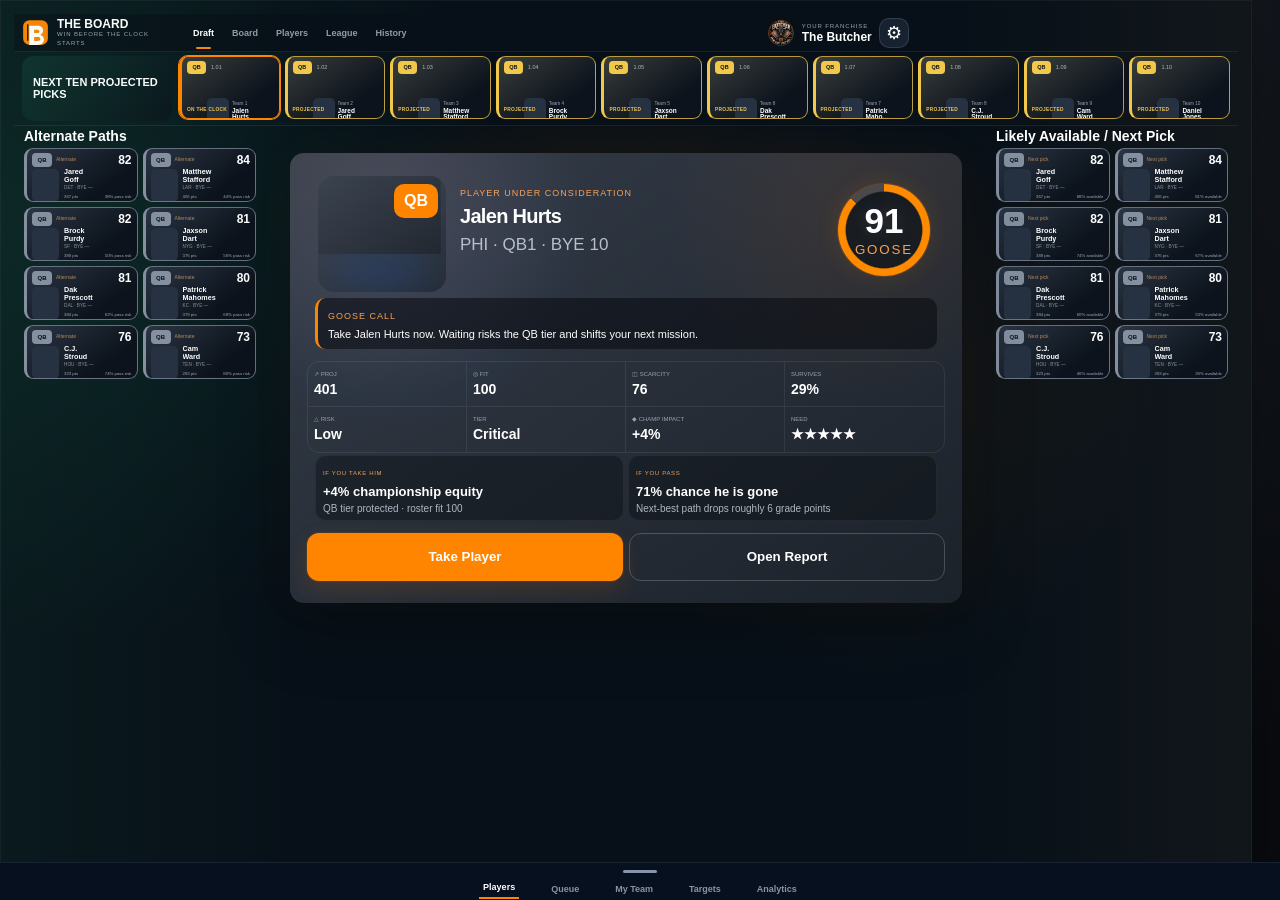
==== commit a5523f65: "App-ready architecture: boot canonical core before UI runtime" ====
--- a/index.html
+++ b/index.html
@@ -38,9 +38,11 @@
 <div id="settingsModal" class="modal" hidden><div class="modal-card settings-card"><button id="closeSettings" class="modal-close" aria-label="Close settings">×</button><span class="eyebrow">FOOTBALL OPERATIONS</span><h2>Front Office Profile</h2><p class="settings-note">These inputs power Goose. The Front Office shows the decisions—not the setup.</p><div class="settings-section"><h3>League Setup</h3><div class="settings-grid two"><label>League name<input id="leagueNameInput" type="text"></label><label>Your team<input id="teamNameInput" type="text"></label></div><div class="settings-grid three"><label>Teams<input id="teamCountInput" type="number" min="4" max="20"></label><label>Your draft slot<select id="slotSelect"></select></label><label>Owner skill<select id="ownerSkillInput"><option>Beginner</option><option>Intermediate</option><option>Advanced</option><option>Expert</option></select></label></div><div class="settings-grid three"><label>Keepers per team<input id="keeperCountInput" type="number" min="0" max="15"></label><label>Total roster spots<input id="rosterSizeInput" type="number" min="8" max="30"></label><label>Starters<input id="starterCountInput" type="number" min="5" max="20"></label></div><label>Draft order <small>One team per line, in exact selection order</small><textarea id="teamNamesInput" rows="5"></textarea></label></div><div class="settings-section"><h3>Roster Construction</h3><p class="settings-note">Targets guide roster balance. QB is capped at 3; all other bench spots remain flexible within the total roster size.</p><div class="settings-grid roster-fields"><label>QB<input id="targetQB" type="number" min="0" max="6"></label><label>RB<input id="targetRB" type="number" min="0" max="10"></label><label>WR<input id="targetWR" type="number" min="0" max="10"></label><label>TE<input id="targetTE" type="number" min="0" max="5"></label><label>K<input id="targetK" type="number" min="0" max="3"></label><label>DEF<input id="targetDEF" type="number" min="0" max="3"></label><label>Bench<input id="benchInput" type="number" min="0" max="20"></label></div></div><div class="settings-section"><h3>Front Office Philosophy</h3><label>Primary objective<textarea id="primaryObjectiveInput" rows="2"></textarea></label><label>Secondary objectives<textarea id="secondaryObjectivesInput" rows="2"></textarea></label><label>Avoid / downgrade<textarea id="avoidInput" rows="2"></textarea></label><label>Late targets<textarea id="lateTargetsInput" rows="2"></textarea></label><label>Emergency plan<textarea id="emergencyPlanInput" rows="2"></textarea></label></div><div class="modal-actions sticky-actions"><button id="saveSettings" class="btn primary">Save Profile</button></div><button id="resetBtn" class="danger-link">Reset Draft</button></div></div>
 <div id="toast" class="toast" aria-live="polite"></div>
 <script src="data.js"></script>
+<script src="app-core-v1.js?v=22.0.0"></script>
+<script src="presentation-adapter-v1.js?v=22.0.0"></script>
 <script src="app.js"></script>
 <script src="scouting-switch-fix.js"></script>
 <script src="scouting-hotfix.js"></script>
-<script src="league-command-center.js?v=20.3.0"></script>
+<script src="league-command-center.js?v=22.0.0"></script>
 </body>
 </html>
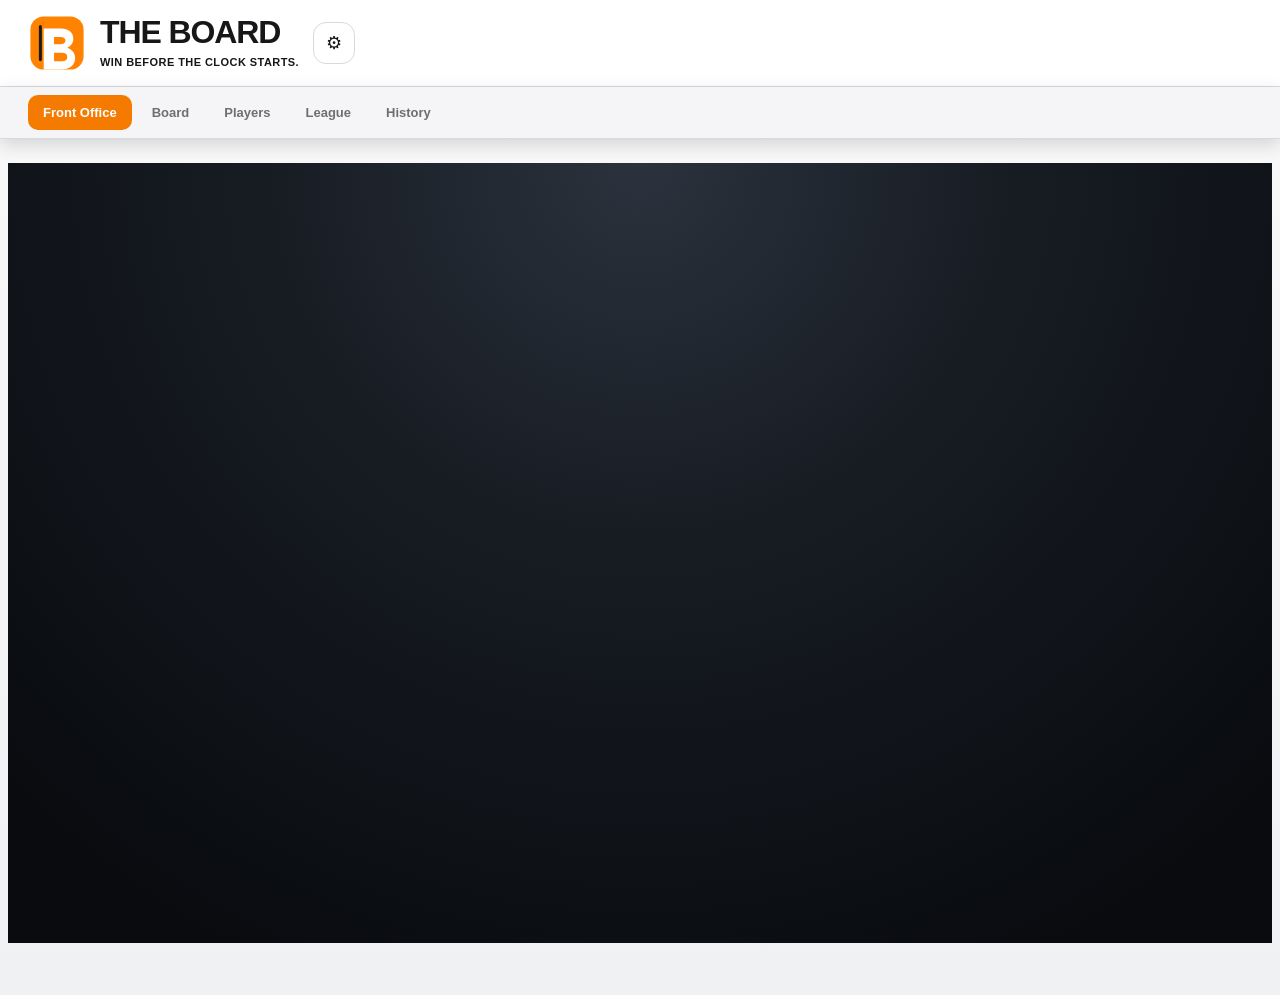
==== commit b7bc6e7e: "App-ready architecture: cache-bust canonical core boot" ====
--- a/index.html
+++ b/index.html
@@ -38,11 +38,11 @@
 <div id="settingsModal" class="modal" hidden><div class="modal-card settings-card"><button id="closeSettings" class="modal-close" aria-label="Close settings">×</button><span class="eyebrow">FOOTBALL OPERATIONS</span><h2>Front Office Profile</h2><p class="settings-note">These inputs power Goose. The Front Office shows the decisions—not the setup.</p><div class="settings-section"><h3>League Setup</h3><div class="settings-grid two"><label>League name<input id="leagueNameInput" type="text"></label><label>Your team<input id="teamNameInput" type="text"></label></div><div class="settings-grid three"><label>Teams<input id="teamCountInput" type="number" min="4" max="20"></label><label>Your draft slot<select id="slotSelect"></select></label><label>Owner skill<select id="ownerSkillInput"><option>Beginner</option><option>Intermediate</option><option>Advanced</option><option>Expert</option></select></label></div><div class="settings-grid three"><label>Keepers per team<input id="keeperCountInput" type="number" min="0" max="15"></label><label>Total roster spots<input id="rosterSizeInput" type="number" min="8" max="30"></label><label>Starters<input id="starterCountInput" type="number" min="5" max="20"></label></div><label>Draft order <small>One team per line, in exact selection order</small><textarea id="teamNamesInput" rows="5"></textarea></label></div><div class="settings-section"><h3>Roster Construction</h3><p class="settings-note">Targets guide roster balance. QB is capped at 3; all other bench spots remain flexible within the total roster size.</p><div class="settings-grid roster-fields"><label>QB<input id="targetQB" type="number" min="0" max="6"></label><label>RB<input id="targetRB" type="number" min="0" max="10"></label><label>WR<input id="targetWR" type="number" min="0" max="10"></label><label>TE<input id="targetTE" type="number" min="0" max="5"></label><label>K<input id="targetK" type="number" min="0" max="3"></label><label>DEF<input id="targetDEF" type="number" min="0" max="3"></label><label>Bench<input id="benchInput" type="number" min="0" max="20"></label></div></div><div class="settings-section"><h3>Front Office Philosophy</h3><label>Primary objective<textarea id="primaryObjectiveInput" rows="2"></textarea></label><label>Secondary objectives<textarea id="secondaryObjectivesInput" rows="2"></textarea></label><label>Avoid / downgrade<textarea id="avoidInput" rows="2"></textarea></label><label>Late targets<textarea id="lateTargetsInput" rows="2"></textarea></label><label>Emergency plan<textarea id="emergencyPlanInput" rows="2"></textarea></label></div><div class="modal-actions sticky-actions"><button id="saveSettings" class="btn primary">Save Profile</button></div><button id="resetBtn" class="danger-link">Reset Draft</button></div></div>
 <div id="toast" class="toast" aria-live="polite"></div>
 <script src="data.js"></script>
-<script src="app-core-v1.js?v=22.0.0"></script>
-<script src="presentation-adapter-v1.js?v=22.0.0"></script>
-<script src="app.js"></script>
+<script src="app-core-v1.js?v=22.1.0"></script>
+<script src="presentation-adapter-v1.js?v=22.1.0"></script>
+<script src="app.js?v=22.1.0"></script>
 <script src="scouting-switch-fix.js"></script>
 <script src="scouting-hotfix.js"></script>
-<script src="league-command-center.js?v=22.0.0"></script>
+<script src="league-command-center.js?v=22.1.0"></script>
 </body>
 </html>
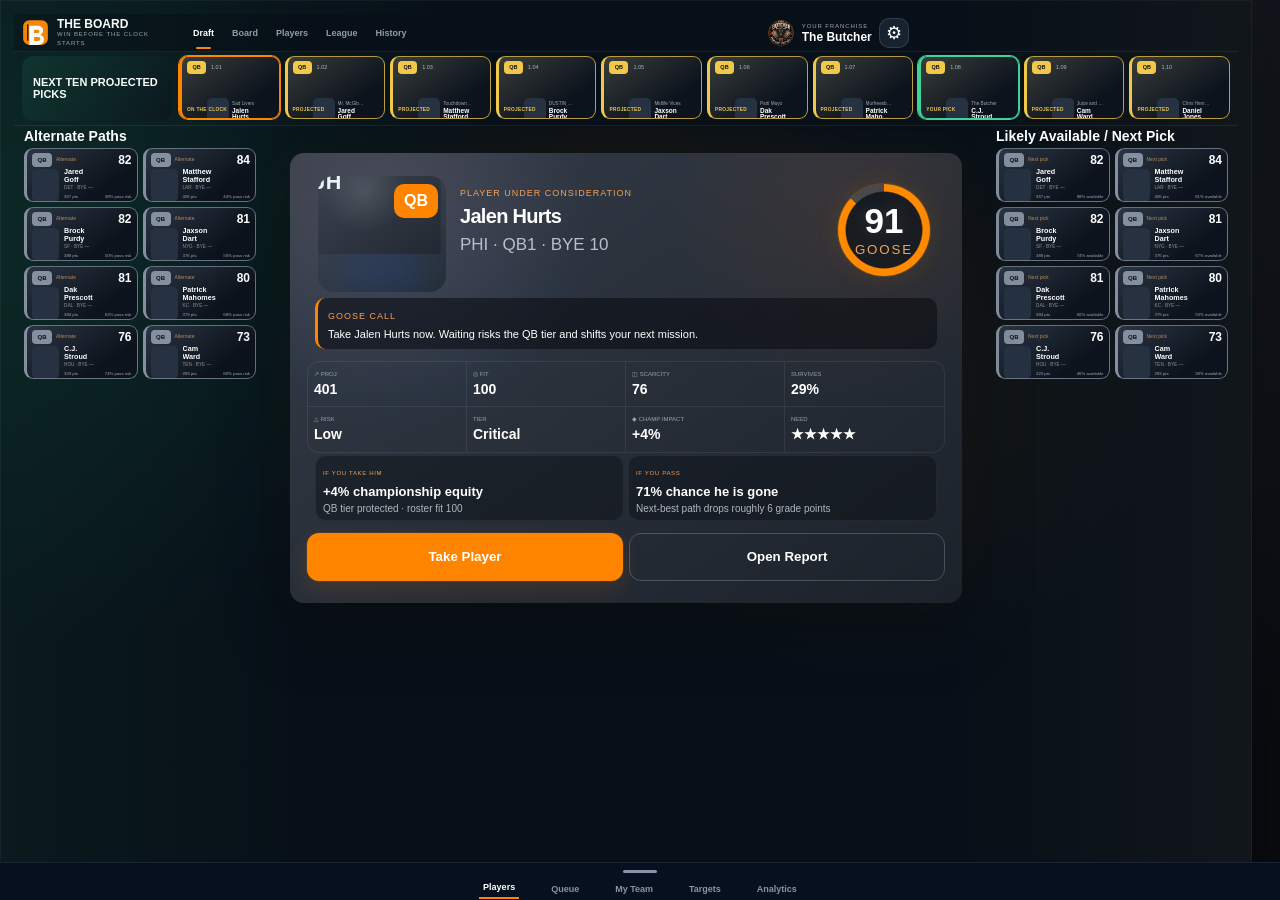
==== commit 329aeb4e: "App-ready architecture: load data adapter before canonical core" ====
--- a/index.html
+++ b/index.html
@@ -38,9 +38,10 @@
 <div id="settingsModal" class="modal" hidden><div class="modal-card settings-card"><button id="closeSettings" class="modal-close" aria-label="Close settings">×</button><span class="eyebrow">FOOTBALL OPERATIONS</span><h2>Front Office Profile</h2><p class="settings-note">These inputs power Goose. The Front Office shows the decisions—not the setup.</p><div class="settings-section"><h3>League Setup</h3><div class="settings-grid two"><label>League name<input id="leagueNameInput" type="text"></label><label>Your team<input id="teamNameInput" type="text"></label></div><div class="settings-grid three"><label>Teams<input id="teamCountInput" type="number" min="4" max="20"></label><label>Your draft slot<select id="slotSelect"></select></label><label>Owner skill<select id="ownerSkillInput"><option>Beginner</option><option>Intermediate</option><option>Advanced</option><option>Expert</option></select></label></div><div class="settings-grid three"><label>Keepers per team<input id="keeperCountInput" type="number" min="0" max="15"></label><label>Total roster spots<input id="rosterSizeInput" type="number" min="8" max="30"></label><label>Starters<input id="starterCountInput" type="number" min="5" max="20"></label></div><label>Draft order <small>One team per line, in exact selection order</small><textarea id="teamNamesInput" rows="5"></textarea></label></div><div class="settings-section"><h3>Roster Construction</h3><p class="settings-note">Targets guide roster balance. QB is capped at 3; all other bench spots remain flexible within the total roster size.</p><div class="settings-grid roster-fields"><label>QB<input id="targetQB" type="number" min="0" max="6"></label><label>RB<input id="targetRB" type="number" min="0" max="10"></label><label>WR<input id="targetWR" type="number" min="0" max="10"></label><label>TE<input id="targetTE" type="number" min="0" max="5"></label><label>K<input id="targetK" type="number" min="0" max="3"></label><label>DEF<input id="targetDEF" type="number" min="0" max="3"></label><label>Bench<input id="benchInput" type="number" min="0" max="20"></label></div></div><div class="settings-section"><h3>Front Office Philosophy</h3><label>Primary objective<textarea id="primaryObjectiveInput" rows="2"></textarea></label><label>Secondary objectives<textarea id="secondaryObjectivesInput" rows="2"></textarea></label><label>Avoid / downgrade<textarea id="avoidInput" rows="2"></textarea></label><label>Late targets<textarea id="lateTargetsInput" rows="2"></textarea></label><label>Emergency plan<textarea id="emergencyPlanInput" rows="2"></textarea></label></div><div class="modal-actions sticky-actions"><button id="saveSettings" class="btn primary">Save Profile</button></div><button id="resetBtn" class="danger-link">Reset Draft</button></div></div>
 <div id="toast" class="toast" aria-live="polite"></div>
 <script src="data.js"></script>
-<script src="app-core-v1.js?v=22.1.0"></script>
-<script src="presentation-adapter-v1.js?v=22.1.0"></script>
-<script src="app.js?v=22.1.0"></script>
+<script src="data-adapter-v1.js?v=22.1.1"></script>
+<script src="app-core-v1.js?v=22.1.1"></script>
+<script src="presentation-adapter-v1.js?v=22.1.1"></script>
+<script src="app.js?v=22.1.1"></script>
 <script src="scouting-switch-fix.js"></script>
 <script src="scouting-hotfix.js"></script>
 <script src="league-command-center.js?v=22.1.0"></script>
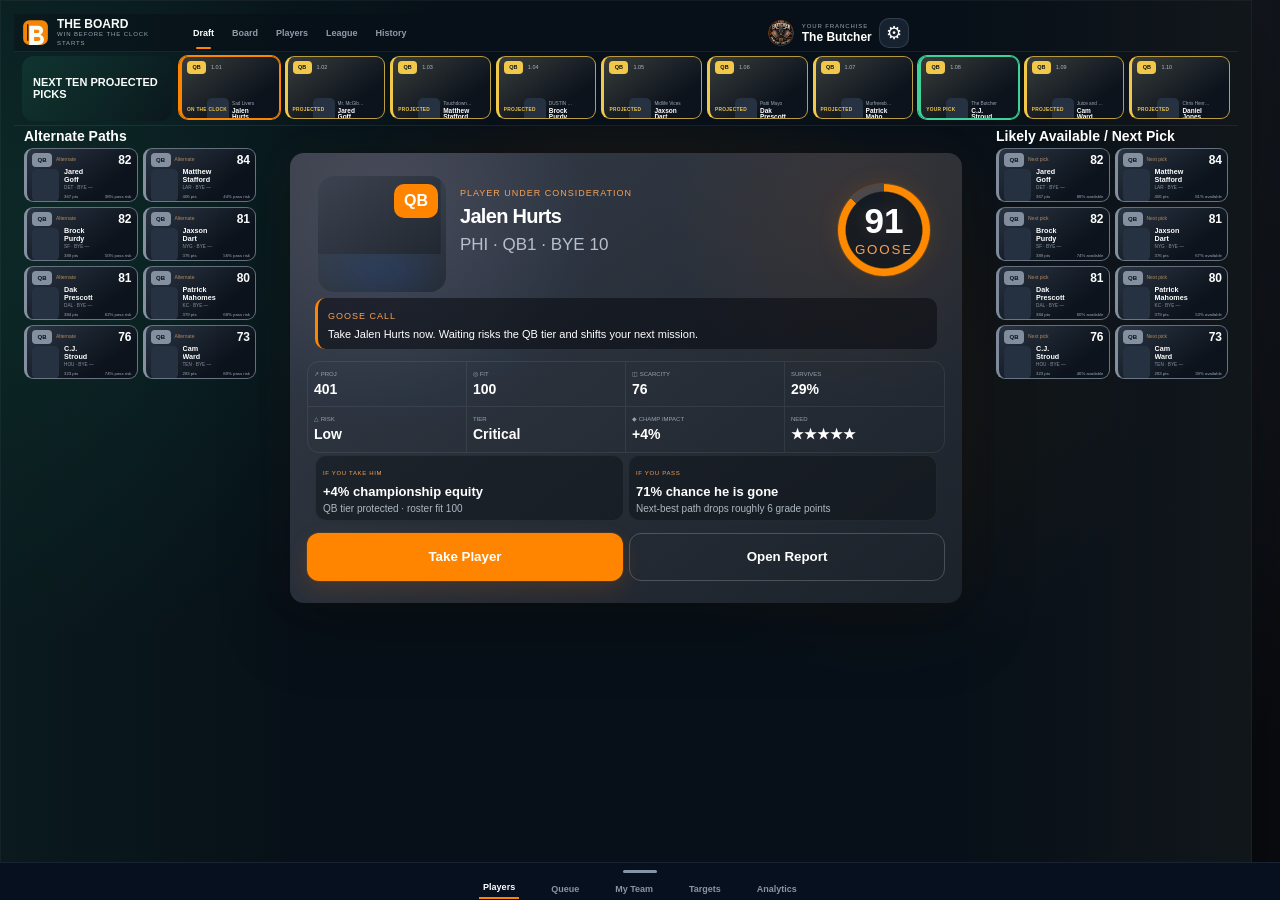
==== commit 86766e19: "Deployment 2 hotfix: cache-bust My Team command center" ====
--- a/index.html
+++ b/index.html
@@ -44,6 +44,6 @@
 <script src="app.js?v=22.1.1"></script>
 <script src="scouting-switch-fix.js"></script>
 <script src="scouting-hotfix.js"></script>
-<script src="league-command-center.js?v=22.1.0"></script>
+<script src="league-command-center.js?v=23.0.0"></script>
 </body>
 </html>
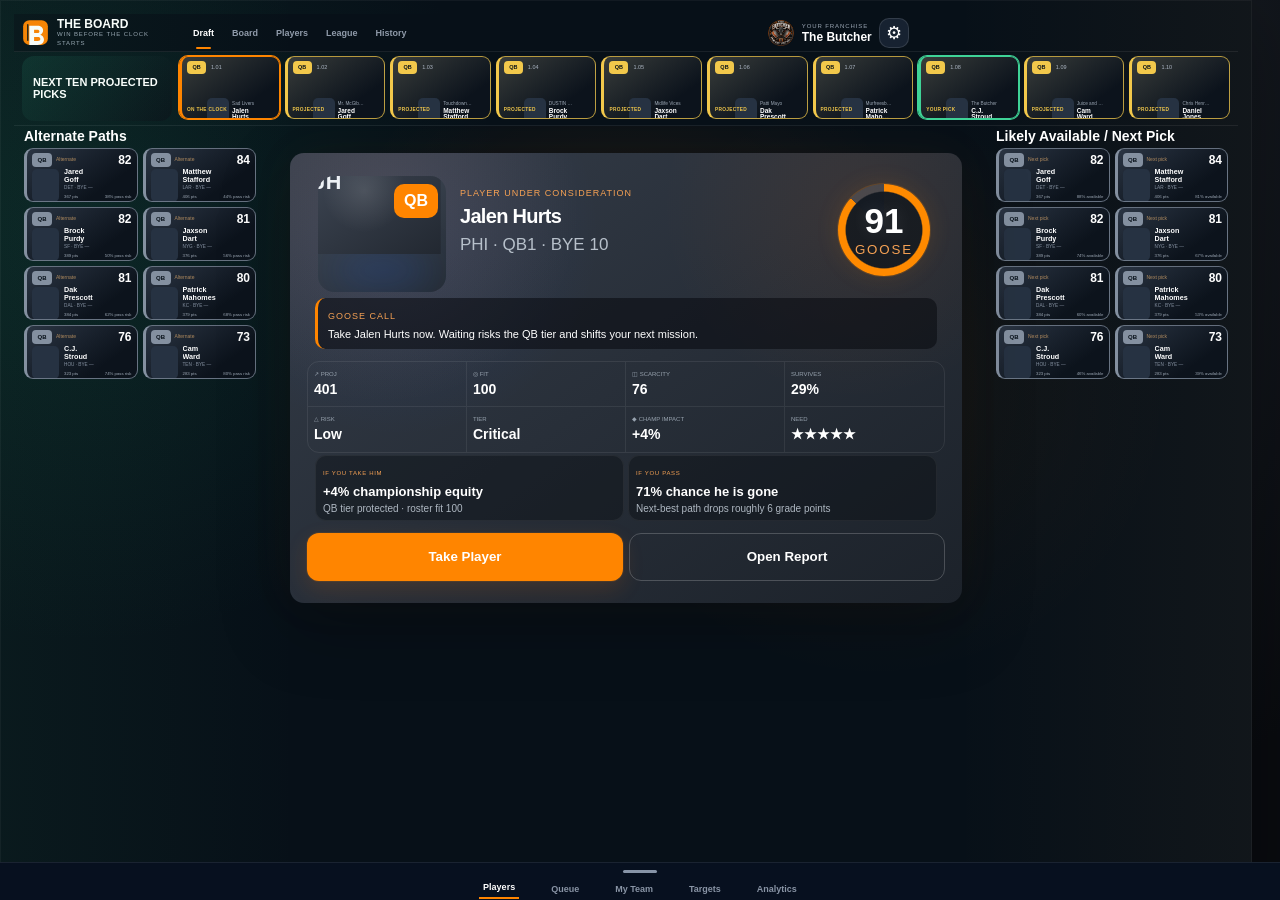
==== commit 0f066ff4: "Bust command center cache for My Team render fix" ====
--- a/index.html
+++ b/index.html
@@ -44,6 +44,6 @@
 <script src="app.js?v=22.1.1"></script>
 <script src="scouting-switch-fix.js"></script>
 <script src="scouting-hotfix.js"></script>
-<script src="league-command-center.js?v=23.0.0"></script>
+<script src="league-command-center.js?v=23.0.1"></script>
 </body>
 </html>
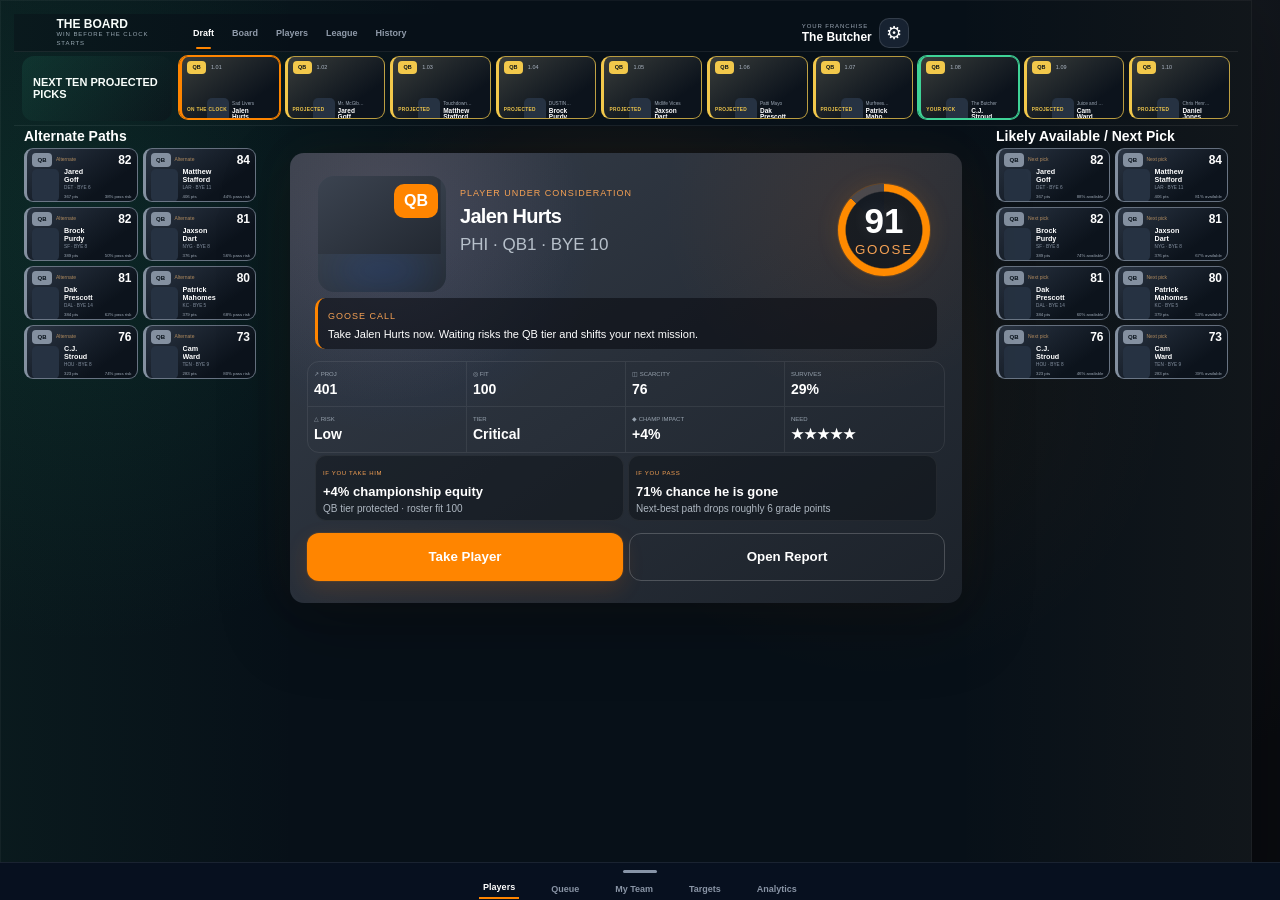
==== commit 37ee2071: "Load corrected architecture runtime" ====
--- a/index.html
+++ b/index.html
@@ -44,6 +44,6 @@
 <script src="app.js?v=22.1.1"></script>
 <script src="scouting-switch-fix.js"></script>
 <script src="scouting-hotfix.js"></script>
-<script src="league-command-center.js?v=23.0.1"></script>
+<script src="league-command-center.js?v=23.1.0"></script>
 </body>
 </html>
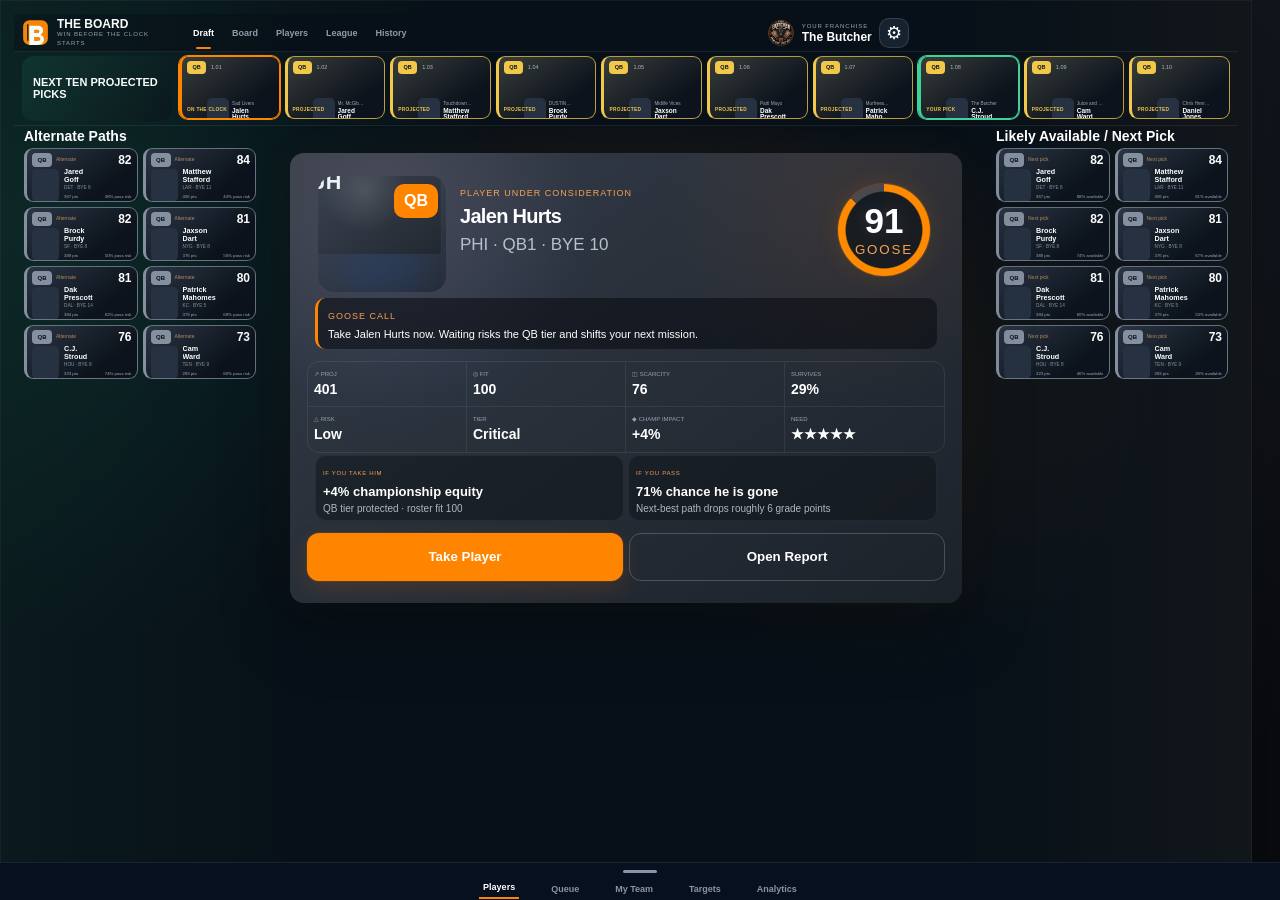
==== commit 91dbe646: "Bust presentation correction cache" ====
--- a/index.html
+++ b/index.html
@@ -44,6 +44,6 @@
 <script src="app.js?v=22.1.1"></script>
 <script src="scouting-switch-fix.js"></script>
 <script src="scouting-hotfix.js"></script>
-<script src="league-command-center.js?v=23.1.0"></script>
+<script src="league-command-center.js?v=23.1.1"></script>
 </body>
 </html>
